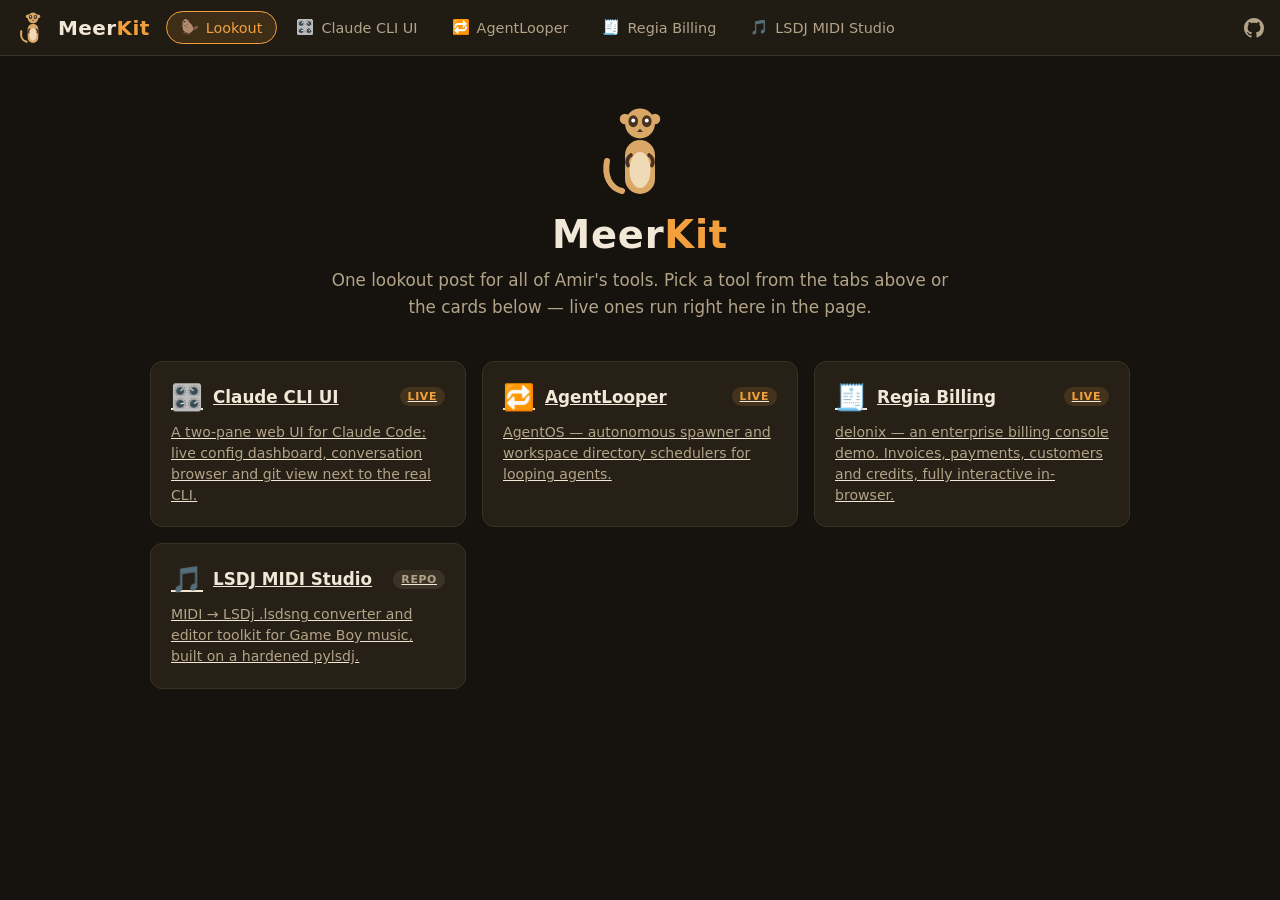
==== index.html @ 619f68ae "MeerKit: tabbed lookout site for all my tools, deployed via GitHub Pages Co-Authored-By: Claude Fabl" ====
<!DOCTYPE html>
<html lang="en">
<head>
  <meta charset="UTF-8" />
  <meta name="viewport" content="width=device-width, initial-scale=1.0" />
  <title>MeerKit — Amir's tool lookout</title>
  <meta name="description" content="MeerKit: one lookout post for all of Amir Bukhari's tools." />
  <link rel="stylesheet" href="style.css" />
  <link rel="icon" href="data:image/svg+xml,<svg xmlns='http://www.w3.org/2000/svg' viewBox='0 0 64 64'><text y='52' font-size='52'>🦫</text></svg>" />
</head>
<body>
  <header class="topbar">
    <a class="brand" href="#/">
      <svg class="brand-logo" viewBox="0 0 64 64" aria-hidden="true">
        <!-- meerkat -->
        <path class="mk-tail" d="M20 58 C 12 56, 8 48, 10 38" fill="none" stroke="var(--mk-fur)" stroke-width="4" stroke-linecap="round"/>
        <rect class="mk-body" x="22" y="24" width="20" height="36" rx="10" fill="var(--mk-fur)"/>
        <ellipse class="mk-belly" cx="32" cy="44" rx="7" ry="12" fill="var(--mk-belly)"/>
        <circle class="mk-ear" cx="22" cy="10" r="3.5" fill="var(--mk-fur)"/>
        <circle class="mk-ear" cx="42" cy="10" r="3.5" fill="var(--mk-fur)"/>
        <circle class="mk-head" cx="32" cy="13" r="10" fill="var(--mk-fur)"/>
        <ellipse cx="27.5" cy="11.5" rx="3.2" ry="4" fill="var(--mk-dark)"/>
        <ellipse cx="36.5" cy="11.5" rx="3.2" ry="4" fill="var(--mk-dark)"/>
        <circle cx="27.5" cy="11" r="1.3" fill="#fff"/>
        <circle cx="36.5" cy="11" r="1.3" fill="#fff"/>
        <path d="M32 16.5 l-2 2.2 h4 z" fill="var(--mk-dark)"/>
        <path d="M26 34 q-4 3 -2 7 M38 34 q4 3 2 7" fill="none" stroke="var(--mk-dark)" stroke-width="2.5" stroke-linecap="round"/>
      </svg>
      <span class="brand-name">Meer<em>Kit</em></span>
    </a>
    <nav class="tabbar" id="tabbar" role="tablist" aria-label="Tools"></nav>
    <a class="gh-link" href="https://github.com/amirbukhari" target="_blank" rel="noopener" title="github.com/amirbukhari">
      <svg viewBox="0 0 16 16" width="20" height="20" aria-hidden="true"><path fill="currentColor" d="M8 0C3.58 0 0 3.58 0 8c0 3.54 2.29 6.53 5.47 7.59.4.07.55-.17.55-.38 0-.19-.01-.82-.01-1.49-2.01.37-2.53-.49-2.69-.94-.09-.23-.48-.94-.82-1.13-.28-.15-.68-.52-.01-.53.63-.01 1.08.58 1.23.82.72 1.21 1.87.87 2.33.66.07-.52.28-.87.51-1.07-1.78-.2-3.64-.89-3.64-3.95 0-.87.31-1.59.82-2.15-.08-.2-.36-1.02.08-2.12 0 0 .67-.21 2.2.82.64-.18 1.32-.27 2-.27.68 0 1.36.09 2 .27 1.53-1.04 2.2-.82 2.2-.82.44 1.1.16 1.92.08 2.12.51.56.82 1.27.82 2.15 0 3.07-1.87 3.75-3.65 3.95.29.25.54.73.54 1.48 0 1.07-.01 1.93-.01 2.2 0 .21.15.46.55.38A8.01 8.01 0 0 0 16 8c0-4.42-3.58-8-8-8z"/></svg>
    </a>
  </header>

  <main id="stage" class="stage"></main>

  <script src="app.js"></script>
</body>
</html>
---- style.css ----
:root {
  --bg: #16130e;
  --bg-raised: #201b13;
  --bg-card: #262017;
  --border: #3a3223;
  --text: #f2e8d8;
  --text-dim: #b3a488;
  --accent: #f2a03d;
  --accent-soft: rgba(242, 160, 61, 0.14);
  --mk-fur: #d9a867;
  --mk-belly: #f0d9b5;
  --mk-dark: #4a3222;
  --radius: 12px;
  --topbar-h: 56px;
  font-size: 16px;
}

* { box-sizing: border-box; }

html, body {
  margin: 0;
  height: 100%;
  background: var(--bg);
  color: var(--text);
  font-family: "Segoe UI", system-ui, -apple-system, sans-serif;
}

body { display: flex; flex-direction: column; }

/* ---------- top bar ---------- */
.topbar {
  height: var(--topbar-h);
  flex: 0 0 auto;
  display: flex;
  align-items: center;
  gap: 16px;
  padding: 0 16px;
  background: var(--bg-raised);
  border-bottom: 1px solid var(--border);
}

.brand {
  display: flex;
  align-items: center;
  gap: 8px;
  text-decoration: none;
  color: var(--text);
  flex: 0 0 auto;
}

.brand-logo { width: 34px; height: 34px; }

.brand-name {
  font-size: 1.25rem;
  font-weight: 700;
  letter-spacing: 0.02em;
}

.brand-name em {
  font-style: normal;
  color: var(--accent);
}

.tabbar {
  display: flex;
  align-items: center;
  gap: 4px;
  overflow-x: auto;
  scrollbar-width: thin;
  flex: 1 1 auto;
  height: 100%;
}

.tab {
  flex: 0 0 auto;
  display: flex;
  align-items: center;
  gap: 7px;
  padding: 7px 14px;
  border: 1px solid transparent;
  border-radius: 999px;
  background: none;
  color: var(--text-dim);
  font: inherit;
  font-size: 0.9rem;
  cursor: pointer;
  white-space: nowrap;
  text-decoration: none;
  transition: color 0.15s, background 0.15s;
}

.tab:hover { color: var(--text); background: var(--accent-soft); }

.tab[aria-selected="true"] {
  color: var(--accent);
  background: var(--accent-soft);
  border-color: var(--accent);
}

.gh-link {
  flex: 0 0 auto;
  color: var(--text-dim);
  display: flex;
  align-items: center;
}
.gh-link:hover { color: var(--text); }

/* ---------- stage ---------- */
.stage {
  flex: 1 1 auto;
  min-height: 0;
  position: relative;
}

.panel {
  position: absolute;
  inset: 0;
  display: none;
  flex-direction: column;
}
.panel.active { display: flex; }

/* per-tool mini toolbar */
.tool-strip {
  flex: 0 0 auto;
  display: flex;
  align-items: center;
  gap: 12px;
  padding: 6px 14px;
  font-size: 0.8rem;
  color: var(--text-dim);
  background: var(--bg-raised);
  border-bottom: 1px solid var(--border);
}
.tool-strip .strip-title { font-weight: 600; color: var(--text); }
.tool-strip .strip-desc {
  overflow: hidden;
  text-overflow: ellipsis;
  white-space: nowrap;
  flex: 1 1 auto;
}
.tool-strip a {
  color: var(--accent);
  text-decoration: none;
  flex: 0 0 auto;
}
.tool-strip a:hover { text-decoration: underline; }

.panel iframe {
  flex: 1 1 auto;
  width: 100%;
  border: 0;
  background: #fff;
}

/* ---------- home / lookout ---------- */
.home {
  overflow-y: auto;
  padding: 48px 24px 64px;
  align-items: center;
}

.hero {
  text-align: center;
  max-width: 640px;
  margin: 0 auto 40px;
}

.hero .hero-mascot {
  width: 96px;
  height: 96px;
  margin-bottom: 8px;
}

.hero h1 {
  margin: 0 0 10px;
  font-size: 2.4rem;
  letter-spacing: 0.02em;
}
.hero h1 em { font-style: normal; color: var(--accent); }

.hero p {
  margin: 0;
  color: var(--text-dim);
  font-size: 1.05rem;
  line-height: 1.6;
}

.card-grid {
  display: grid;
  grid-template-columns: repeat(auto-fill, minmax(280px, 1fr));
  gap: 16px;
  width: 100%;
  max-width: 980px;
  margin: 0 auto;
}

.card {
  display: flex;
  flex-direction: column;
  gap: 10px;
  padding: 20px;
  background: var(--bg-card);
  border: 1px solid var(--border);
  border-radius: var(--radius);
  color: var(--text);
  text-align: left;
  font: inherit;
  cursor: pointer;
  transition: border-color 0.15s, transform 0.15s;
}

.card:hover {
  border-color: var(--accent);
  transform: translateY(-2px);
}

.card .card-top {
  display: flex;
  align-items: center;
  gap: 10px;
}

.card .card-emoji { font-size: 1.6rem; }

.card h2 {
  margin: 0;
  font-size: 1.05rem;
  flex: 1 1 auto;
}

.card .badge {
  font-size: 0.68rem;
  font-weight: 600;
  letter-spacing: 0.06em;
  text-transform: uppercase;
  padding: 3px 8px;
  border-radius: 999px;
  background: var(--accent-soft);
  color: var(--accent);
}
.card .badge.repo { background: rgba(179, 164, 136, 0.15); color: var(--text-dim); }

.card p {
  margin: 0;
  color: var(--text-dim);
  font-size: 0.88rem;
  line-height: 1.5;
  flex: 1 1 auto;
}

.card .card-meta {
  font-size: 0.75rem;
  color: var(--text-dim);
  opacity: 0.75;
}

/* ---------- repo-only panel ---------- */
.repo-panel {
  align-items: center;
  justify-content: center;
  overflow-y: auto;
  padding: 32px;
  text-align: center;
}
.repo-panel .repo-box {
  max-width: 520px;
  padding: 36px;
  background: var(--bg-card);
  border: 1px solid var(--border);
  border-radius: var(--radius);
}
.repo-panel .repo-emoji { font-size: 3rem; }
.repo-panel h2 { margin: 12px 0 8px; }
.repo-panel p { color: var(--text-dim); line-height: 1.6; }
.repo-panel .btn {
  display: inline-block;
  margin-top: 16px;
  padding: 10px 22px;
  border-radius: 999px;
  background: var(--accent);
  color: #1c1408;
  font-weight: 600;
  text-decoration: none;
}
.repo-panel .btn:hover { filter: brightness(1.1); }

@media (max-width: 640px) {
  .brand-name { display: none; }
  .hero h1 { font-size: 1.8rem; }
  .tool-strip .strip-desc { display: none; }
}
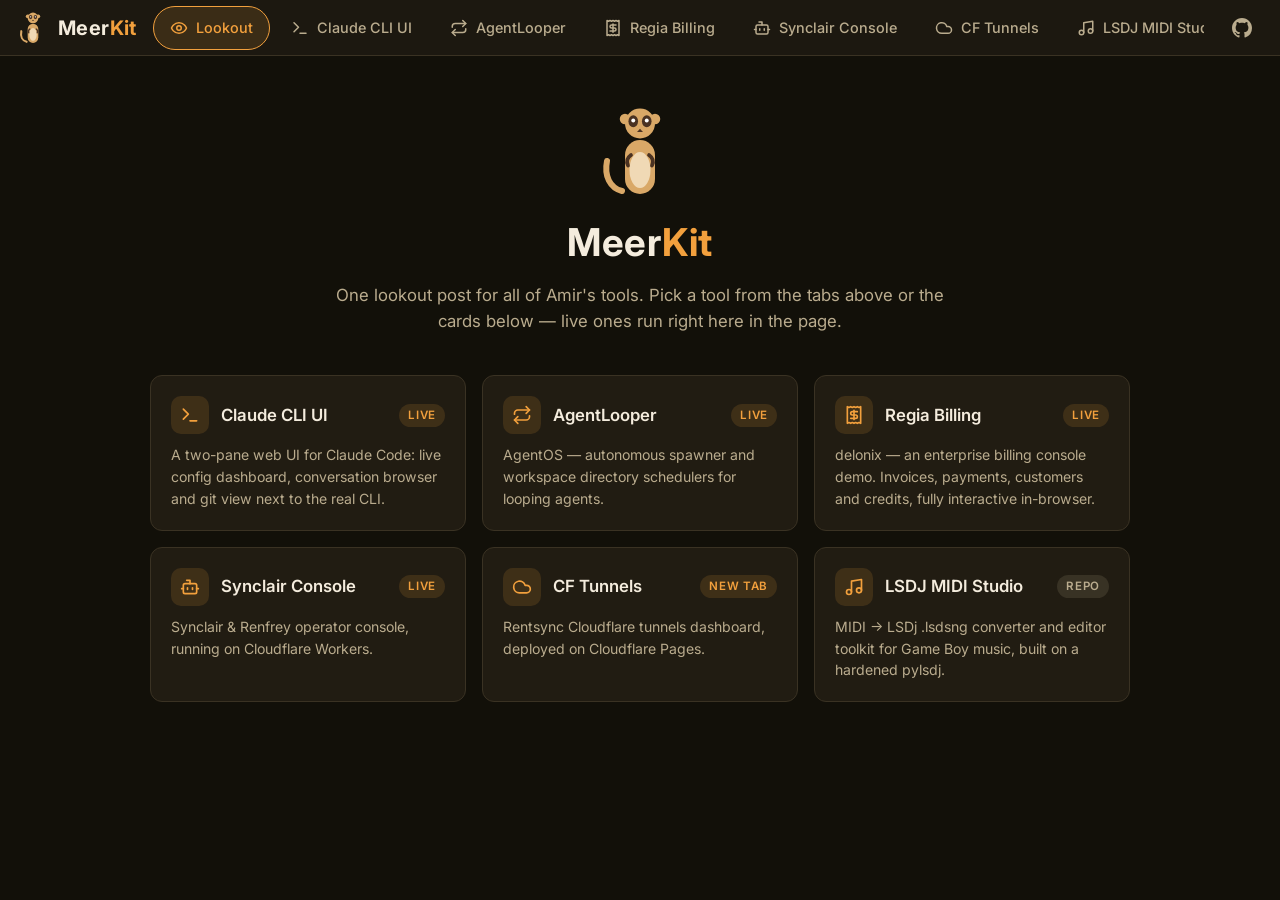
==== commit 9235f3fc: "UI/UX pass with ui-ux-pro-max skill; add Synclair Console and CF Tunnels Design per the skill's dark" ====
--- a/index.html
+++ b/index.html
@@ -5,12 +5,32 @@
   <meta name="viewport" content="width=device-width, initial-scale=1.0" />
   <title>MeerKit — Amir's tool lookout</title>
   <meta name="description" content="MeerKit: one lookout post for all of Amir Bukhari's tools." />
+  <link rel="preconnect" href="https://fonts.googleapis.com" />
+  <link rel="preconnect" href="https://fonts.gstatic.com" crossorigin />
+  <link href="https://fonts.googleapis.com/css2?family=Inter:wght@400;500;600;700&display=swap" rel="stylesheet" />
   <link rel="stylesheet" href="style.css" />
-  <link rel="icon" href="data:image/svg+xml,<svg xmlns='http://www.w3.org/2000/svg' viewBox='0 0 64 64'><text y='52' font-size='52'>🦫</text></svg>" />
+  <link rel="icon" href="data:image/svg+xml,%3Csvg xmlns='http://www.w3.org/2000/svg' viewBox='0 0 64 64'%3E%3Cpath d='M20 58 C 12 56, 8 48, 10 38' fill='none' stroke='%23d9a867' stroke-width='4' stroke-linecap='round'/%3E%3Crect x='22' y='24' width='20' height='36' rx='10' fill='%23d9a867'/%3E%3Cellipse cx='32' cy='44' rx='7' ry='12' fill='%23f0d9b5'/%3E%3Ccircle cx='22' cy='10' r='3.5' fill='%23d9a867'/%3E%3Ccircle cx='42' cy='10' r='3.5' fill='%23d9a867'/%3E%3Ccircle cx='32' cy='13' r='10' fill='%23d9a867'/%3E%3Cellipse cx='27.5' cy='11.5' rx='3.2' ry='4' fill='%234a3222'/%3E%3Cellipse cx='36.5' cy='11.5' rx='3.2' ry='4' fill='%234a3222'/%3E%3Cpath d='M32 16.5 l-2 2.2 h4 z' fill='%234a3222'/%3E%3C/svg%3E" />
 </head>
 <body>
+  <a class="skip-link" href="#stage">Skip to content</a>
+
+  <!-- icon sprite (Lucide, stroke-based) -->
+  <svg xmlns="http://www.w3.org/2000/svg" style="display:none" aria-hidden="true">
+    <symbol id="i-eye" viewBox="0 0 24 24"><path d="M2 12s3-7 10-7 10 7 10 7-3 7-10 7-10-7-10-7Z"/><circle cx="12" cy="12" r="3"/></symbol>
+    <symbol id="i-terminal" viewBox="0 0 24 24"><polyline points="4 17 10 11 4 5"/><line x1="12" x2="20" y1="19" y2="19"/></symbol>
+    <symbol id="i-repeat" viewBox="0 0 24 24"><path d="m17 2 4 4-4 4"/><path d="M3 11v-1a4 4 0 0 1 4-4h14"/><path d="m7 22-4-4 4-4"/><path d="M21 13v1a4 4 0 0 1-4 4H3"/></symbol>
+    <symbol id="i-receipt" viewBox="0 0 24 24"><path d="M4 2v20l2-1 2 1 2-1 2 1 2-1 2 1 2-1 2 1V2l-2 1-2-1-2 1-2-1-2 1-2-1-2 1Z"/><path d="M16 8h-6a2 2 0 1 0 0 4h4a2 2 0 1 1 0 4H8"/><path d="M12 17.5v-11"/></symbol>
+    <symbol id="i-music" viewBox="0 0 24 24"><path d="M9 18V5l12-2v13"/><circle cx="6" cy="18" r="3"/><circle cx="18" cy="16" r="3"/></symbol>
+    <symbol id="i-cloud" viewBox="0 0 24 24"><path d="M17.5 19H9a7 7 0 1 1 6.71-9h1.79a4.5 4.5 0 1 1 0 9Z"/></symbol>
+    <symbol id="i-bot" viewBox="0 0 24 24"><path d="M12 8V4H8"/><rect width="16" height="12" x="4" y="8" rx="2"/><path d="M2 14h2"/><path d="M20 14h2"/><path d="M15 13v2"/><path d="M9 13v2"/></symbol>
+    <symbol id="i-wrench" viewBox="0 0 24 24"><path d="M14.7 6.3a1 1 0 0 0 0 1.4l1.6 1.6a1 1 0 0 0 1.4 0l3.77-3.77a6 6 0 0 1-7.94 7.94l-6.91 6.91a2.12 2.12 0 0 1-3-3l6.91-6.91a6 6 0 0 1 7.94-7.94l-3.76 3.76z"/></symbol>
+    <symbol id="i-external" viewBox="0 0 24 24"><path d="M15 3h6v6"/><path d="M10 14 21 3"/><path d="M18 13v6a2 2 0 0 1-2 2H5a2 2 0 0 1-2-2V8a2 2 0 0 1 2-2h6"/></symbol>
+    <symbol id="i-lock" viewBox="0 0 24 24"><rect width="18" height="11" x="3" y="11" rx="2" ry="2"/><path d="M7 11V7a5 5 0 0 1 10 0v4"/></symbol>
+    <symbol id="i-code" viewBox="0 0 24 24"><polyline points="16 18 22 12 16 6"/><polyline points="8 6 2 12 8 18"/></symbol>
+  </svg>
+
   <header class="topbar">
-    <a class="brand" href="#/">
+    <a class="brand" href="#/" aria-label="MeerKit home">
       <svg class="brand-logo" viewBox="0 0 64 64" aria-hidden="true">
         <!-- meerkat -->
         <path class="mk-tail" d="M20 58 C 12 56, 8 48, 10 38" fill="none" stroke="var(--mk-fur)" stroke-width="4" stroke-linecap="round"/>
@@ -28,8 +48,8 @@
       </svg>
       <span class="brand-name">Meer<em>Kit</em></span>
     </a>
-    <nav class="tabbar" id="tabbar" role="tablist" aria-label="Tools"></nav>
-    <a class="gh-link" href="https://github.com/amirbukhari" target="_blank" rel="noopener" title="github.com/amirbukhari">
+    <nav class="tabbar" id="tabbar" aria-label="Tools"></nav>
+    <a class="gh-link" href="https://github.com/amirbukhari" target="_blank" rel="noopener" aria-label="Amir's GitHub profile">
       <svg viewBox="0 0 16 16" width="20" height="20" aria-hidden="true"><path fill="currentColor" d="M8 0C3.58 0 0 3.58 0 8c0 3.54 2.29 6.53 5.47 7.59.4.07.55-.17.55-.38 0-.19-.01-.82-.01-1.49-2.01.37-2.53-.49-2.69-.94-.09-.23-.48-.94-.82-1.13-.28-.15-.68-.52-.01-.53.63-.01 1.08.58 1.23.82.72 1.21 1.87.87 2.33.66.07-.52.28-.87.51-1.07-1.78-.2-3.64-.89-3.64-3.95 0-.87.31-1.59.82-2.15-.08-.2-.36-1.02.08-2.12 0 0 .67-.21 2.2.82.64-.18 1.32-.27 2-.27.68 0 1.36.09 2 .27 1.53-1.04 2.2-.82 2.2-.82.44 1.1.16 1.92.08 2.12.51.56.82 1.27.82 2.15 0 3.07-1.87 3.75-3.65 3.95.29.25.54.73.54 1.48 0 1.07-.01 1.93-.01 2.2 0 .21.15.46.55.38A8.01 8.01 0 0 0 16 8c0-4.42-3.58-8-8-8z"/></svg>
     </a>
   </header>
--- a/style.css
+++ b/style.css
@@ -1,17 +1,21 @@
+/* MeerKit design tokens — warm "savanna dark" theme, OLED-deep background.
+ * All fg/bg pairs verified ≥ 4.5:1 (WCAG AA). */
 :root {
-  --bg: #16130e;
-  --bg-raised: #201b13;
-  --bg-card: #262017;
-  --border: #3a3223;
-  --text: #f2e8d8;
-  --text-dim: #b3a488;
-  --accent: #f2a03d;
-  --accent-soft: rgba(242, 160, 61, 0.14);
+  --color-background: #121009;
+  --color-surface: #1c1810;
+  --color-card: #211c12;
+  --color-border: #3a3223;
+  --color-foreground: #f4ecdd;      /* 16.2:1 on background */
+  --color-muted: #baac8e;           /* 8.5:1 on background, 7.6:1 on card */
+  --color-accent: #f2a03d;          /* 8.9:1 on background */
+  --color-on-accent: #201405;       /* 8.5:1 on accent */
+  --color-accent-soft: rgba(242, 160, 61, 0.14);
   --mk-fur: #d9a867;
   --mk-belly: #f0d9b5;
   --mk-dark: #4a3222;
   --radius: 12px;
   --topbar-h: 56px;
+  --dur: 200ms;
   font-size: 16px;
 }
 
@@ -20,12 +24,57 @@
 html, body {
   margin: 0;
   height: 100%;
-  background: var(--bg);
-  color: var(--text);
-  font-family: "Segoe UI", system-ui, -apple-system, sans-serif;
+  background: var(--color-background);
+  color: var(--color-foreground);
+  font-family: "Inter", system-ui, -apple-system, "Segoe UI", sans-serif;
+  line-height: 1.5;
 }
 
 body { display: flex; flex-direction: column; }
+
+/* ---------- accessibility ---------- */
+.skip-link {
+  position: absolute;
+  left: 8px;
+  top: -48px;
+  z-index: 100;
+  padding: 10px 16px;
+  background: var(--color-accent);
+  color: var(--color-on-accent);
+  border-radius: 8px;
+  font-weight: 600;
+  text-decoration: none;
+  transition: top var(--dur) ease-out;
+}
+.skip-link:focus { top: 8px; }
+
+:focus-visible {
+  outline: 2px solid var(--color-accent);
+  outline-offset: 2px;
+}
+
+@media (prefers-reduced-motion: reduce) {
+  *, *::before, *::after {
+    transition-duration: 0.01ms !important;
+    animation-duration: 0.01ms !important;
+    animation-iteration-count: 1 !important;
+  }
+}
+
+/* ---------- icons ---------- */
+.icon {
+  width: 18px;
+  height: 18px;
+  flex: 0 0 auto;
+  fill: none;
+  stroke: currentColor;
+  stroke-width: 2;
+  stroke-linecap: round;
+  stroke-linejoin: round;
+  vertical-align: -3px;
+}
+.icon-sm { width: 14px; height: 14px; vertical-align: -2px; }
+.icon-xl { width: 44px; height: 44px; stroke-width: 1.5; }
 
 /* ---------- top bar ---------- */
 .topbar {
@@ -35,16 +84,17 @@
   align-items: center;
   gap: 16px;
   padding: 0 16px;
-  background: var(--bg-raised);
-  border-bottom: 1px solid var(--border);
+  background: var(--color-surface);
+  border-bottom: 1px solid var(--color-border);
 }
 
 .brand {
   display: flex;
   align-items: center;
   gap: 8px;
-  text-decoration: none;
-  color: var(--text);
+  min-height: 44px;
+  text-decoration: none;
+  color: var(--color-foreground);
   flex: 0 0 auto;
 }
 
@@ -58,7 +108,7 @@
 
 .brand-name em {
   font-style: normal;
-  color: var(--accent);
+  color: var(--color-accent);
 }
 
 .tabbar {
@@ -75,35 +125,40 @@
   flex: 0 0 auto;
   display: flex;
   align-items: center;
-  gap: 7px;
-  padding: 7px 14px;
+  gap: 8px;
+  min-height: 44px;
+  padding: 10px 16px;
   border: 1px solid transparent;
   border-radius: 999px;
   background: none;
-  color: var(--text-dim);
+  color: var(--color-muted);
   font: inherit;
   font-size: 0.9rem;
+  font-weight: 500;
   cursor: pointer;
   white-space: nowrap;
   text-decoration: none;
-  transition: color 0.15s, background 0.15s;
-}
-
-.tab:hover { color: var(--text); background: var(--accent-soft); }
-
-.tab[aria-selected="true"] {
-  color: var(--accent);
-  background: var(--accent-soft);
-  border-color: var(--accent);
+  transition: color var(--dur) ease-out, background var(--dur) ease-out;
+}
+
+.tab:hover { color: var(--color-foreground); background: var(--color-accent-soft); }
+
+.tab[aria-current="page"] {
+  color: var(--color-accent);
+  background: var(--color-accent-soft);
+  border-color: var(--color-accent);
 }
 
 .gh-link {
   flex: 0 0 auto;
-  color: var(--text-dim);
-  display: flex;
-  align-items: center;
-}
-.gh-link:hover { color: var(--text); }
+  color: var(--color-muted);
+  display: flex;
+  align-items: center;
+  justify-content: center;
+  min-width: 44px;
+  min-height: 44px;
+}
+.gh-link:hover { color: var(--color-foreground); }
 
 /* ---------- stage ---------- */
 .stage {
@@ -125,14 +180,22 @@
   flex: 0 0 auto;
   display: flex;
   align-items: center;
-  gap: 12px;
-  padding: 6px 14px;
-  font-size: 0.8rem;
-  color: var(--text-dim);
-  background: var(--bg-raised);
-  border-bottom: 1px solid var(--border);
-}
-.tool-strip .strip-title { font-weight: 600; color: var(--text); }
+  gap: 16px;
+  min-height: 40px;
+  padding: 4px 14px;
+  font-size: 0.85rem;
+  color: var(--color-muted);
+  background: var(--color-surface);
+  border-bottom: 1px solid var(--color-border);
+}
+.tool-strip .strip-title {
+  display: flex;
+  align-items: center;
+  gap: 7px;
+  font-weight: 600;
+  color: var(--color-foreground);
+  white-space: nowrap;
+}
 .tool-strip .strip-desc {
   overflow: hidden;
   text-overflow: ellipsis;
@@ -140,18 +203,56 @@
   flex: 1 1 auto;
 }
 .tool-strip a {
-  color: var(--accent);
+  display: flex;
+  align-items: center;
+  gap: 5px;
+  min-height: 32px;
+  color: var(--color-accent);
   text-decoration: none;
   flex: 0 0 auto;
 }
 .tool-strip a:hover { text-decoration: underline; }
 
-.panel iframe {
+/* ---------- embedded tool frame ---------- */
+.frame-wrap {
+  position: relative;
+  flex: 1 1 auto;
+  min-height: 0;
+  display: flex;
+}
+
+.frame-wrap iframe {
   flex: 1 1 auto;
   width: 100%;
   border: 0;
-  background: #fff;
-}
+  background: transparent;
+}
+
+.frame-loader {
+  position: absolute;
+  inset: 0;
+  display: flex;
+  align-items: center;
+  justify-content: center;
+  gap: 12px;
+  color: var(--color-muted);
+  background: var(--color-background);
+  transition: opacity var(--dur) ease-out, visibility var(--dur);
+}
+.frame-wrap.loaded .frame-loader {
+  opacity: 0;
+  visibility: hidden;
+}
+
+.spinner {
+  width: 22px;
+  height: 22px;
+  border-radius: 50%;
+  border: 3px solid var(--color-border);
+  border-top-color: var(--color-accent);
+  animation: spin 0.8s linear infinite;
+}
+@keyframes spin { to { transform: rotate(360deg); } }
 
 /* ---------- home / lookout ---------- */
 .home {
@@ -177,11 +278,11 @@
   font-size: 2.4rem;
   letter-spacing: 0.02em;
 }
-.hero h1 em { font-style: normal; color: var(--accent); }
+.hero h1 em { font-style: normal; color: var(--color-accent); }
 
 .hero p {
   margin: 0;
-  color: var(--text-dim);
+  color: var(--color-muted);
   font-size: 1.05rem;
   line-height: 1.6;
 }
@@ -200,62 +301,73 @@
   flex-direction: column;
   gap: 10px;
   padding: 20px;
-  background: var(--bg-card);
-  border: 1px solid var(--border);
+  background: var(--color-card);
+  border: 1px solid var(--color-border);
   border-radius: var(--radius);
-  color: var(--text);
+  color: var(--color-foreground);
   text-align: left;
   font: inherit;
+  text-decoration: none;
   cursor: pointer;
-  transition: border-color 0.15s, transform 0.15s;
+  transition: border-color var(--dur) ease-out, transform var(--dur) ease-out;
 }
 
 .card:hover {
-  border-color: var(--accent);
+  border-color: var(--color-accent);
   transform: translateY(-2px);
 }
 
 .card .card-top {
   display: flex;
   align-items: center;
-  gap: 10px;
-}
-
-.card .card-emoji { font-size: 1.6rem; }
+  gap: 12px;
+}
+
+.card .card-icon {
+  display: flex;
+  align-items: center;
+  justify-content: center;
+  width: 38px;
+  height: 38px;
+  border-radius: 10px;
+  background: var(--color-accent-soft);
+  color: var(--color-accent);
+}
+.card .card-icon .icon { width: 20px; height: 20px; }
 
 .card h2 {
   margin: 0;
   font-size: 1.05rem;
+  font-weight: 600;
   flex: 1 1 auto;
 }
 
 .card .badge {
-  font-size: 0.68rem;
+  font-size: 0.72rem;
   font-weight: 600;
   letter-spacing: 0.06em;
   text-transform: uppercase;
-  padding: 3px 8px;
+  padding: 3px 9px;
   border-radius: 999px;
-  background: var(--accent-soft);
-  color: var(--accent);
-}
-.card .badge.repo { background: rgba(179, 164, 136, 0.15); color: var(--text-dim); }
+  background: var(--color-accent-soft);
+  color: var(--color-accent);
+}
+.card .badge.muted { background: rgba(186, 172, 142, 0.15); color: var(--color-muted); }
 
 .card p {
   margin: 0;
-  color: var(--text-dim);
+  color: var(--color-muted);
   font-size: 0.88rem;
-  line-height: 1.5;
+  line-height: 1.55;
   flex: 1 1 auto;
 }
 
 .card .card-meta {
-  font-size: 0.75rem;
-  color: var(--text-dim);
-  opacity: 0.75;
-}
-
-/* ---------- repo-only panel ---------- */
+  font-size: 0.78rem;
+  color: var(--color-muted);
+}
+
+/* ---------- non-embeddable tool panel ---------- */
 .repo-panel {
   align-items: center;
   justify-content: center;
@@ -266,27 +378,43 @@
 .repo-panel .repo-box {
   max-width: 520px;
   padding: 36px;
-  background: var(--bg-card);
-  border: 1px solid var(--border);
+  background: var(--color-card);
+  border: 1px solid var(--color-border);
   border-radius: var(--radius);
 }
-.repo-panel .repo-emoji { font-size: 3rem; }
-.repo-panel h2 { margin: 12px 0 8px; }
-.repo-panel p { color: var(--text-dim); line-height: 1.6; }
+.repo-panel .repo-icon {
+  display: inline-flex;
+  align-items: center;
+  justify-content: center;
+  width: 72px;
+  height: 72px;
+  border-radius: 20px;
+  background: var(--color-accent-soft);
+  color: var(--color-accent);
+}
+.repo-panel h2 { margin: 16px 0 8px; }
+.repo-panel p { margin: 0 0 8px; color: var(--color-muted); line-height: 1.6; }
+.repo-panel .repo-note { font-size: 0.88rem; }
 .repo-panel .btn {
-  display: inline-block;
+  display: inline-flex;
+  align-items: center;
+  gap: 8px;
+  min-height: 44px;
   margin-top: 16px;
-  padding: 10px 22px;
+  padding: 10px 24px;
   border-radius: 999px;
-  background: var(--accent);
-  color: #1c1408;
+  background: var(--color-accent);
+  color: var(--color-on-accent);
   font-weight: 600;
   text-decoration: none;
+  transition: filter var(--dur) ease-out;
 }
 .repo-panel .btn:hover { filter: brightness(1.1); }
 
 @media (max-width: 640px) {
   .brand-name { display: none; }
   .hero h1 { font-size: 1.8rem; }
+  .hero p { font-size: 1rem; }
   .tool-strip .strip-desc { display: none; }
-}
+  .home { padding: 32px 16px 48px; }
+}
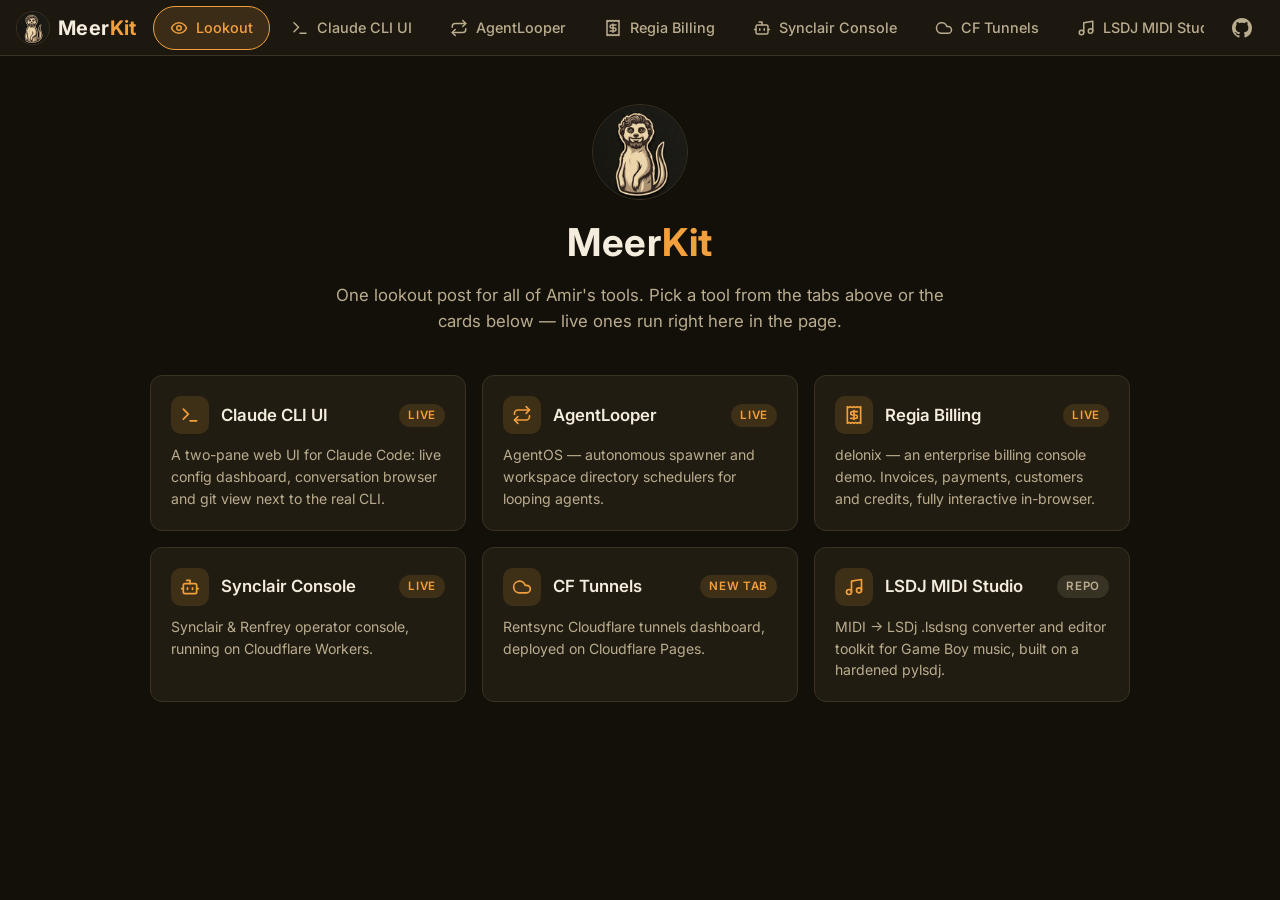
==== commit 52b578b2: "Use the uploaded logo across the site Crop the meerkat mascot from assets/logo.png into a circular b" ====
--- a/index.html
+++ b/index.html
@@ -9,7 +9,11 @@
   <link rel="preconnect" href="https://fonts.gstatic.com" crossorigin />
   <link href="https://fonts.googleapis.com/css2?family=Inter:wght@400;500;600;700&display=swap" rel="stylesheet" />
   <link rel="stylesheet" href="style.css" />
-  <link rel="icon" href="data:image/svg+xml,%3Csvg xmlns='http://www.w3.org/2000/svg' viewBox='0 0 64 64'%3E%3Cpath d='M20 58 C 12 56, 8 48, 10 38' fill='none' stroke='%23d9a867' stroke-width='4' stroke-linecap='round'/%3E%3Crect x='22' y='24' width='20' height='36' rx='10' fill='%23d9a867'/%3E%3Cellipse cx='32' cy='44' rx='7' ry='12' fill='%23f0d9b5'/%3E%3Ccircle cx='22' cy='10' r='3.5' fill='%23d9a867'/%3E%3Ccircle cx='42' cy='10' r='3.5' fill='%23d9a867'/%3E%3Ccircle cx='32' cy='13' r='10' fill='%23d9a867'/%3E%3Cellipse cx='27.5' cy='11.5' rx='3.2' ry='4' fill='%234a3222'/%3E%3Cellipse cx='36.5' cy='11.5' rx='3.2' ry='4' fill='%234a3222'/%3E%3Cpath d='M32 16.5 l-2 2.2 h4 z' fill='%234a3222'/%3E%3C/svg%3E" />
+  <link rel="icon" type="image/png" href="assets/favicon.png" />
+  <meta property="og:title" content="MeerKit — Amir's tool lookout" />
+  <meta property="og:description" content="MeerKit: one lookout post for all of Amir Bukhari's tools." />
+  <meta property="og:image" content="https://amirbukhari.github.io/MeerKit/assets/logo.png" />
+  <meta name="twitter:card" content="summary" />
 </head>
 <body>
   <a class="skip-link" href="#stage">Skip to content</a>
@@ -31,21 +35,7 @@
 
   <header class="topbar">
     <a class="brand" href="#/" aria-label="MeerKit home">
-      <svg class="brand-logo" viewBox="0 0 64 64" aria-hidden="true">
-        <!-- meerkat -->
-        <path class="mk-tail" d="M20 58 C 12 56, 8 48, 10 38" fill="none" stroke="var(--mk-fur)" stroke-width="4" stroke-linecap="round"/>
-        <rect class="mk-body" x="22" y="24" width="20" height="36" rx="10" fill="var(--mk-fur)"/>
-        <ellipse class="mk-belly" cx="32" cy="44" rx="7" ry="12" fill="var(--mk-belly)"/>
-        <circle class="mk-ear" cx="22" cy="10" r="3.5" fill="var(--mk-fur)"/>
-        <circle class="mk-ear" cx="42" cy="10" r="3.5" fill="var(--mk-fur)"/>
-        <circle class="mk-head" cx="32" cy="13" r="10" fill="var(--mk-fur)"/>
-        <ellipse cx="27.5" cy="11.5" rx="3.2" ry="4" fill="var(--mk-dark)"/>
-        <ellipse cx="36.5" cy="11.5" rx="3.2" ry="4" fill="var(--mk-dark)"/>
-        <circle cx="27.5" cy="11" r="1.3" fill="#fff"/>
-        <circle cx="36.5" cy="11" r="1.3" fill="#fff"/>
-        <path d="M32 16.5 l-2 2.2 h4 z" fill="var(--mk-dark)"/>
-        <path d="M26 34 q-4 3 -2 7 M38 34 q4 3 2 7" fill="none" stroke="var(--mk-dark)" stroke-width="2.5" stroke-linecap="round"/>
-      </svg>
+      <img class="brand-logo" src="assets/logo-mark.png" alt="" width="34" height="34" />
       <span class="brand-name">Meer<em>Kit</em></span>
     </a>
     <nav class="tabbar" id="tabbar" aria-label="Tools"></nav>
--- a/style.css
+++ b/style.css
@@ -10,9 +10,6 @@
   --color-accent: #f2a03d;          /* 8.9:1 on background */
   --color-on-accent: #201405;       /* 8.5:1 on accent */
   --color-accent-soft: rgba(242, 160, 61, 0.14);
-  --mk-fur: #d9a867;
-  --mk-belly: #f0d9b5;
-  --mk-dark: #4a3222;
   --radius: 12px;
   --topbar-h: 56px;
   --dur: 200ms;
@@ -98,7 +95,12 @@
   flex: 0 0 auto;
 }
 
-.brand-logo { width: 34px; height: 34px; }
+.brand-logo {
+  width: 34px;
+  height: 34px;
+  border-radius: 50%;
+  border: 1px solid var(--color-border);
+}
 
 .brand-name {
   font-size: 1.25rem;
@@ -271,6 +273,8 @@
   width: 96px;
   height: 96px;
   margin-bottom: 8px;
+  border-radius: 50%;
+  border: 1px solid var(--color-border);
 }
 
 .hero h1 {
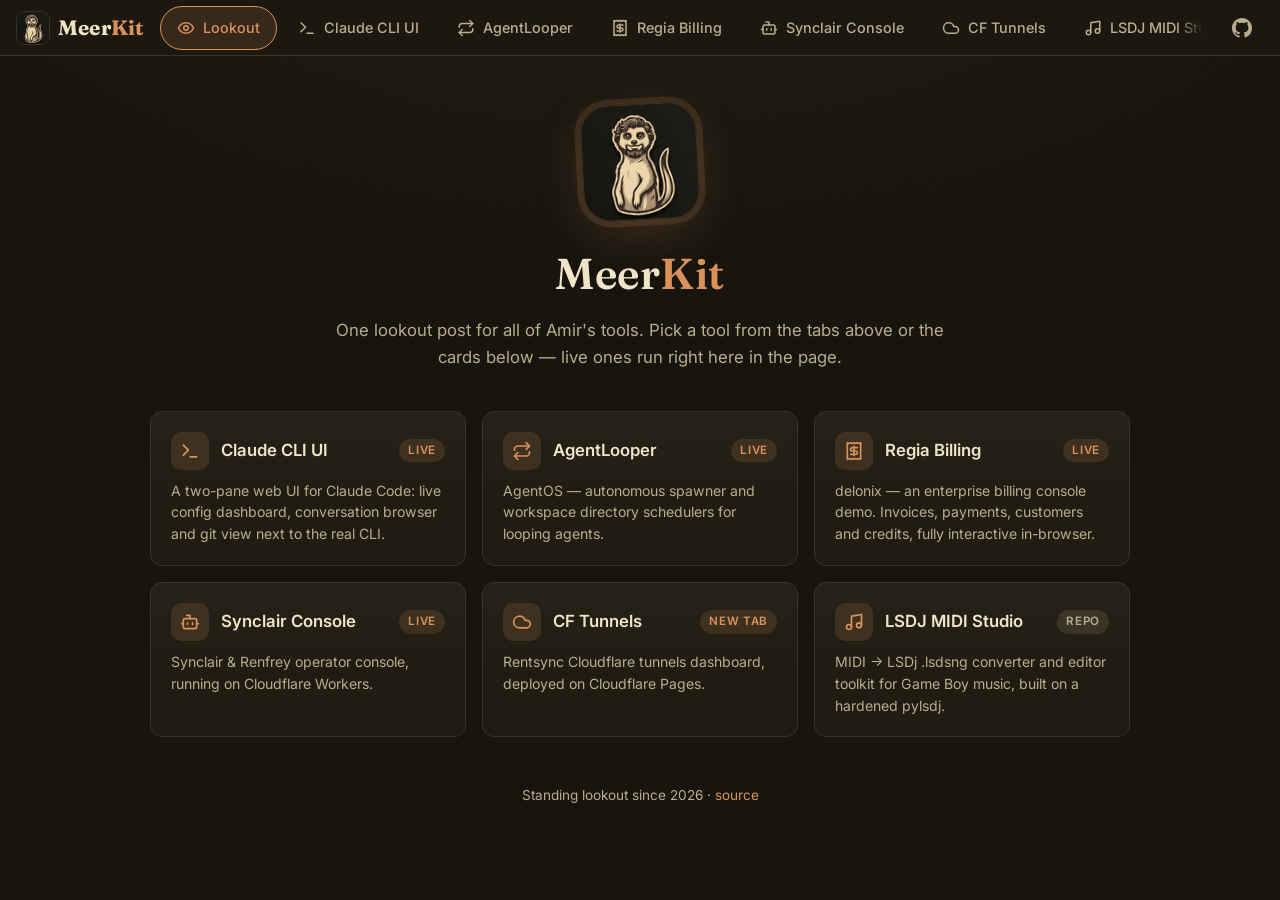
==== commit a4bfeec6: "Visual polish pass: harmonize the site with the logo art - Adopt logo-sampled palette: terracotta ac" ====
--- a/index.html
+++ b/index.html
@@ -7,9 +7,10 @@
   <meta name="description" content="MeerKit: one lookout post for all of Amir Bukhari's tools." />
   <link rel="preconnect" href="https://fonts.googleapis.com" />
   <link rel="preconnect" href="https://fonts.gstatic.com" crossorigin />
-  <link href="https://fonts.googleapis.com/css2?family=Inter:wght@400;500;600;700&display=swap" rel="stylesheet" />
+  <link href="https://fonts.googleapis.com/css2?family=Inter:wght@400;500;600;700&family=Fraunces:opsz,wght@9..144,600;9..144,700&display=swap" rel="stylesheet" />
   <link rel="stylesheet" href="style.css" />
   <link rel="icon" type="image/png" href="assets/favicon.png" />
+  <link rel="apple-touch-icon" href="assets/apple-touch-icon.png" />
   <meta property="og:title" content="MeerKit — Amir's tool lookout" />
   <meta property="og:description" content="MeerKit: one lookout post for all of Amir Bukhari's tools." />
   <meta property="og:image" content="https://amirbukhari.github.io/MeerKit/assets/logo.png" />
--- a/style.css
+++ b/style.css
@@ -1,15 +1,17 @@
 /* MeerKit design tokens — warm "savanna dark" theme, OLED-deep background.
+ * Accent/cream sampled from assets/logo.png so the site matches the art.
  * All fg/bg pairs verified ≥ 4.5:1 (WCAG AA). */
 :root {
   --color-background: #121009;
   --color-surface: #1c1810;
   --color-card: #211c12;
   --color-border: #3a3223;
-  --color-foreground: #f4ecdd;      /* 16.2:1 on background */
+  --color-foreground: #f0e4c9;      /* logo cream, 15.1:1 on background */
   --color-muted: #baac8e;           /* 8.5:1 on background, 7.6:1 on card */
-  --color-accent: #f2a03d;          /* 8.9:1 on background */
-  --color-on-accent: #201405;       /* 8.5:1 on accent */
-  --color-accent-soft: rgba(242, 160, 61, 0.14);
+  --color-accent: #d9925c;          /* logo terracotta, 7.1:1 on background */
+  --color-on-accent: #201405;       /* 6.8:1 on accent */
+  --color-accent-soft: rgba(217, 146, 92, 0.14);
+  --font-display: "Fraunces", Georgia, serif;
   --radius: 12px;
   --topbar-h: 56px;
   --dur: 200ms;
@@ -25,6 +27,15 @@
   color: var(--color-foreground);
   font-family: "Inter", system-ui, -apple-system, "Segoe UI", sans-serif;
   line-height: 1.5;
+  scrollbar-color: var(--color-border) transparent;
+}
+
+/* warm glow + film grain, echoing the logo's textured paper background */
+body {
+  background:
+    url("data:image/svg+xml,%3Csvg xmlns='http://www.w3.org/2000/svg' width='160' height='160'%3E%3Cfilter id='n'%3E%3CfeTurbulence type='fractalNoise' baseFrequency='0.9' numOctaves='2'/%3E%3CfeColorMatrix values='0 0 0 0 0.85 0 0 0 0 0.62 0 0 0 0 0.4 0 0 0 0.05 0'/%3E%3C/filter%3E%3Crect width='160' height='160' filter='url(%23n)'/%3E%3C/svg%3E") repeat,
+    radial-gradient(1100px 520px at 50% -120px, rgba(217, 146, 92, 0.08), transparent 70%),
+    var(--color-background);
 }
 
 body { display: flex; flex-direction: column; }
@@ -98,14 +109,15 @@
 .brand-logo {
   width: 34px;
   height: 34px;
-  border-radius: 50%;
+  border-radius: 9px;
   border: 1px solid var(--color-border);
 }
 
 .brand-name {
-  font-size: 1.25rem;
+  font-family: var(--font-display);
+  font-size: 1.3rem;
   font-weight: 700;
-  letter-spacing: 0.02em;
+  letter-spacing: 0.01em;
 }
 
 .brand-name em {
@@ -118,10 +130,15 @@
   align-items: center;
   gap: 4px;
   overflow-x: auto;
-  scrollbar-width: thin;
+  scrollbar-width: none;
   flex: 1 1 auto;
   height: 100%;
 }
+.tabbar.has-more {
+  mask-image: linear-gradient(90deg, #000 calc(100% - 28px), transparent);
+  -webkit-mask-image: linear-gradient(90deg, #000 calc(100% - 28px), transparent);
+}
+.tabbar::-webkit-scrollbar { display: none; }
 
 .tab {
   flex: 0 0 auto;
@@ -270,17 +287,25 @@
 }
 
 .hero .hero-mascot {
-  width: 96px;
-  height: 96px;
-  margin-bottom: 8px;
-  border-radius: 50%;
+  width: 116px;
+  height: 116px;
+  margin-bottom: 16px;
+  border-radius: 28px;
   border: 1px solid var(--color-border);
-}
+  transform: rotate(-3deg);
+  transition: transform var(--dur) ease-out;
+  box-shadow:
+    0 0 0 6px var(--color-accent-soft),
+    0 16px 48px rgba(217, 146, 92, 0.18);
+}
+.hero .hero-mascot:hover { transform: rotate(2deg) scale(1.04); }
 
 .hero h1 {
   margin: 0 0 10px;
-  font-size: 2.4rem;
-  letter-spacing: 0.02em;
+  font-family: var(--font-display);
+  font-size: 2.7rem;
+  font-weight: 600;
+  letter-spacing: 0.01em;
 }
 .hero h1 em { font-style: normal; color: var(--color-accent); }
 
@@ -305,7 +330,9 @@
   flex-direction: column;
   gap: 10px;
   padding: 20px;
-  background: var(--color-card);
+  background:
+    linear-gradient(180deg, rgba(240, 228, 201, 0.03), transparent 55%),
+    var(--color-card);
   border: 1px solid var(--color-border);
   border-radius: var(--radius);
   color: var(--color-foreground);
@@ -313,12 +340,14 @@
   font: inherit;
   text-decoration: none;
   cursor: pointer;
-  transition: border-color var(--dur) ease-out, transform var(--dur) ease-out;
+  transition: border-color var(--dur) ease-out, transform var(--dur) ease-out,
+    box-shadow var(--dur) ease-out;
 }
 
 .card:hover {
   border-color: var(--color-accent);
   transform: translateY(-2px);
+  box-shadow: 0 12px 32px rgba(0, 0, 0, 0.4);
 }
 
 .card .card-top {
@@ -370,6 +399,17 @@
   font-size: 0.78rem;
   color: var(--color-muted);
 }
+
+.site-foot {
+  margin-top: 48px;
+  font-size: 0.85rem;
+  color: var(--color-muted);
+}
+.site-foot a {
+  color: var(--color-accent);
+  text-decoration: none;
+}
+.site-foot a:hover { text-decoration: underline; }
 
 /* ---------- non-embeddable tool panel ---------- */
 .repo-panel {
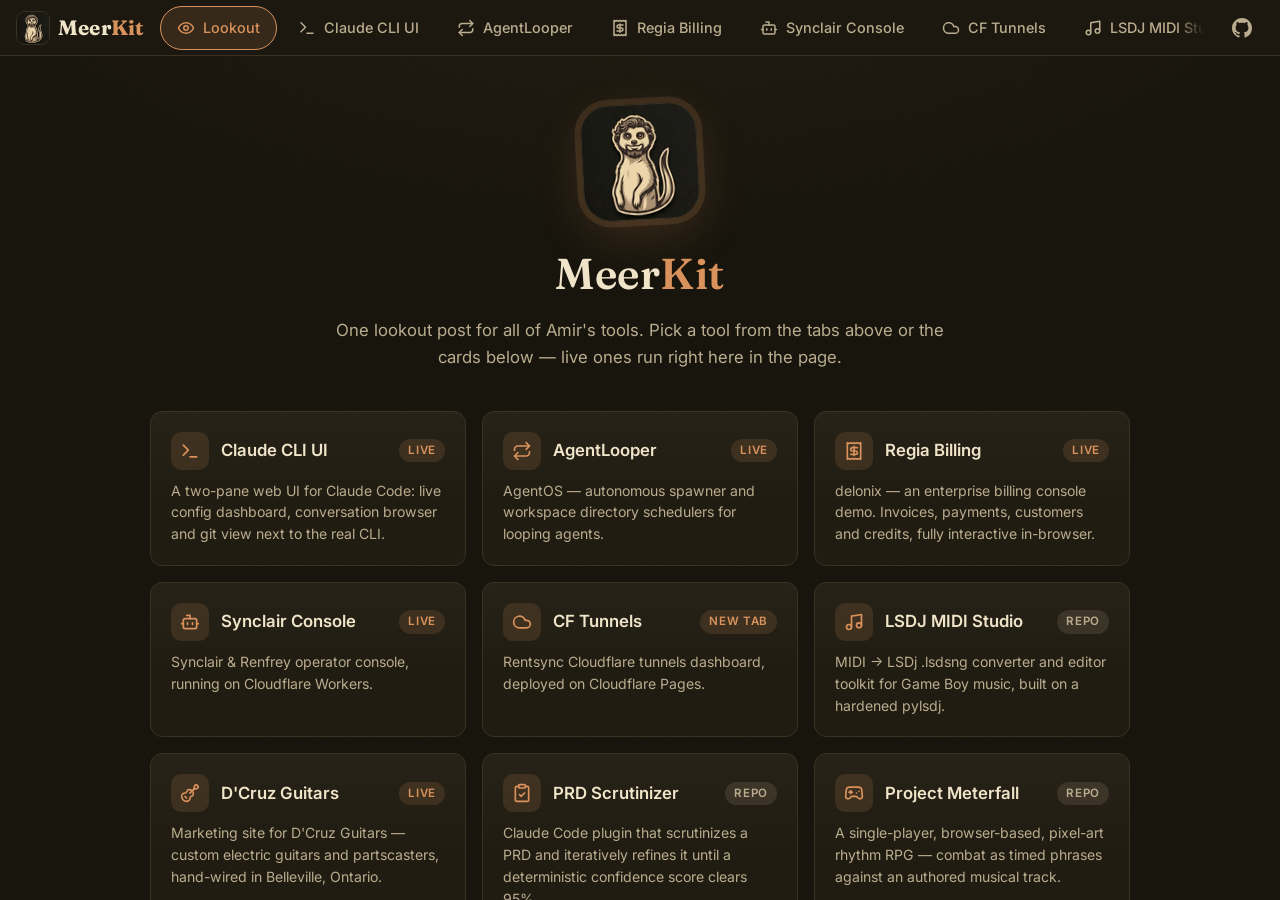
==== commit 10e182ad: "Add D'Cruz Guitars, PRD Scrutinizer, and Project Meterfall to lineup Curate the three newest repos: " ====
--- a/index.html
+++ b/index.html
@@ -11,10 +11,13 @@
   <link rel="stylesheet" href="style.css" />
   <link rel="icon" type="image/png" href="assets/favicon.png" />
   <link rel="apple-touch-icon" href="assets/apple-touch-icon.png" />
+  <meta name="theme-color" content="#1c1810" />
   <meta property="og:title" content="MeerKit — Amir's tool lookout" />
   <meta property="og:description" content="MeerKit: one lookout post for all of Amir Bukhari's tools." />
-  <meta property="og:image" content="https://amirbukhari.github.io/MeerKit/assets/logo.png" />
-  <meta name="twitter:card" content="summary" />
+  <meta property="og:image" content="https://amirbukhari.github.io/MeerKit/assets/social-card.jpg" />
+  <meta property="og:image:width" content="1200" />
+  <meta property="og:image:height" content="630" />
+  <meta name="twitter:card" content="summary_large_image" />
 </head>
 <body>
   <a class="skip-link" href="#stage">Skip to content</a>
@@ -32,6 +35,9 @@
     <symbol id="i-external" viewBox="0 0 24 24"><path d="M15 3h6v6"/><path d="M10 14 21 3"/><path d="M18 13v6a2 2 0 0 1-2 2H5a2 2 0 0 1-2-2V8a2 2 0 0 1 2-2h6"/></symbol>
     <symbol id="i-lock" viewBox="0 0 24 24"><rect width="18" height="11" x="3" y="11" rx="2" ry="2"/><path d="M7 11V7a5 5 0 0 1 10 0v4"/></symbol>
     <symbol id="i-code" viewBox="0 0 24 24"><polyline points="16 18 22 12 16 6"/><polyline points="8 6 2 12 8 18"/></symbol>
+    <symbol id="i-clipboard-check" viewBox="0 0 24 24"><rect width="8" height="4" x="8" y="2" rx="1" ry="1"/><path d="M16 4h2a2 2 0 0 1 2 2v14a2 2 0 0 1-2 2H6a2 2 0 0 1-2-2V6a2 2 0 0 1 2-2h2"/><path d="m9 14 2 2 4-4"/></symbol>
+    <symbol id="i-gamepad" viewBox="0 0 24 24"><line x1="6" x2="10" y1="11" y2="11"/><line x1="8" x2="8" y1="9" y2="13"/><line x1="15" x2="15.01" y1="12" y2="12"/><line x1="18" x2="18.01" y1="10" y2="10"/><path d="M17.32 5H6.68a4 4 0 0 0-3.978 3.59c-.006.052-.01.101-.017.152C2.604 9.416 2 14.456 2 16a3 3 0 0 0 3 3c1 0 1.5-.5 2-1l1.414-1.414A2 2 0 0 1 9.828 16h4.344a2 2 0 0 1 1.414.586L17 18c.5.5 1 1 2 1a3 3 0 0 0 3-3c0-1.545-.604-6.584-.685-7.258-.007-.05-.011-.1-.017-.151A4 4 0 0 0 17.32 5z"/></symbol>
+    <symbol id="i-guitar" viewBox="0 0 24 24"><path d="m11.9 12.1 4.514-4.514"/><path d="M20.1 2.3a1 1 0 0 0-1.4 0l-1.114 1.114A2 2 0 0 0 17 4.828v1.344a2 2 0 0 1-.586 1.414A2 2 0 0 1 17.828 7h1.344a2 2 0 0 0 1.414-.586L21.7 5.3a1 1 0 0 0 0-1.4z"/><path d="m6 16 2 2"/><path d="M8.23 9.85A3 3 0 0 1 11 8a5 5 0 0 1 5 5 3 3 0 0 1-1.85 2.77l-.92.38A2 2 0 0 0 12 18a4 4 0 0 1-4 4 6 6 0 0 1-6-6 4 4 0 0 1 4-4 2 2 0 0 0 1.85-1.23z"/></symbol>
   </svg>
 
   <header class="topbar">
--- a/style.css
+++ b/style.css
@@ -192,7 +192,14 @@
   display: none;
   flex-direction: column;
 }
-.panel.active { display: flex; }
+.panel.active {
+  display: flex;
+  animation: rise 0.3s ease-out backwards;
+}
+
+@keyframes rise {
+  from { opacity: 0; transform: translateY(8px); }
+}
 
 /* per-tool mini toolbar */
 .tool-strip {
@@ -251,9 +258,10 @@
   position: absolute;
   inset: 0;
   display: flex;
+  flex-direction: column;
   align-items: center;
   justify-content: center;
-  gap: 12px;
+  gap: 14px;
   color: var(--color-muted);
   background: var(--color-background);
   transition: opacity var(--dur) ease-out, visibility var(--dur);
@@ -263,15 +271,16 @@
   visibility: hidden;
 }
 
-.spinner {
-  width: 22px;
-  height: 22px;
-  border-radius: 50%;
-  border: 3px solid var(--color-border);
-  border-top-color: var(--color-accent);
-  animation: spin 0.8s linear infinite;
-}
-@keyframes spin { to { transform: rotate(360deg); } }
+.loader-mascot {
+  border-radius: 14px;
+  border: 1px solid var(--color-border);
+  box-shadow: 0 0 0 4px var(--color-accent-soft);
+  animation: peek 1.6s ease-in-out infinite;
+}
+@keyframes peek {
+  0%, 100% { transform: translateY(0); }
+  50% { transform: translateY(-6px); }
+}
 
 /* ---------- home / lookout ---------- */
 .home {
@@ -330,6 +339,16 @@
   flex-direction: column;
   gap: 10px;
   padding: 20px;
+  animation: rise 0.4s ease-out backwards;
+}
+.card:nth-child(2) { animation-delay: 0.05s; }
+.card:nth-child(3) { animation-delay: 0.1s; }
+.card:nth-child(4) { animation-delay: 0.15s; }
+.card:nth-child(5) { animation-delay: 0.2s; }
+.card:nth-child(6) { animation-delay: 0.25s; }
+.card:nth-child(n + 7) { animation-delay: 0.3s; }
+
+.card {
   background:
     linear-gradient(180deg, rgba(240, 228, 201, 0.03), transparent 55%),
     var(--color-card);
@@ -365,6 +384,11 @@
   border-radius: 10px;
   background: var(--color-accent-soft);
   color: var(--color-accent);
+  transition: background var(--dur) ease-out, color var(--dur) ease-out;
+}
+.card:hover .card-icon {
+  background: var(--color-accent);
+  color: var(--color-on-accent);
 }
 .card .card-icon .icon { width: 20px; height: 20px; }
 
@@ -439,7 +463,7 @@
 .repo-panel h2 { margin: 16px 0 8px; }
 .repo-panel p { margin: 0 0 8px; color: var(--color-muted); line-height: 1.6; }
 .repo-panel .repo-note { font-size: 0.88rem; }
-.repo-panel .btn {
+.btn {
   display: inline-flex;
   align-items: center;
   gap: 8px;
@@ -453,7 +477,7 @@
   text-decoration: none;
   transition: filter var(--dur) ease-out;
 }
-.repo-panel .btn:hover { filter: brightness(1.1); }
+.btn:hover { filter: brightness(1.1); }
 
 @media (max-width: 640px) {
   .brand-name { display: none; }
